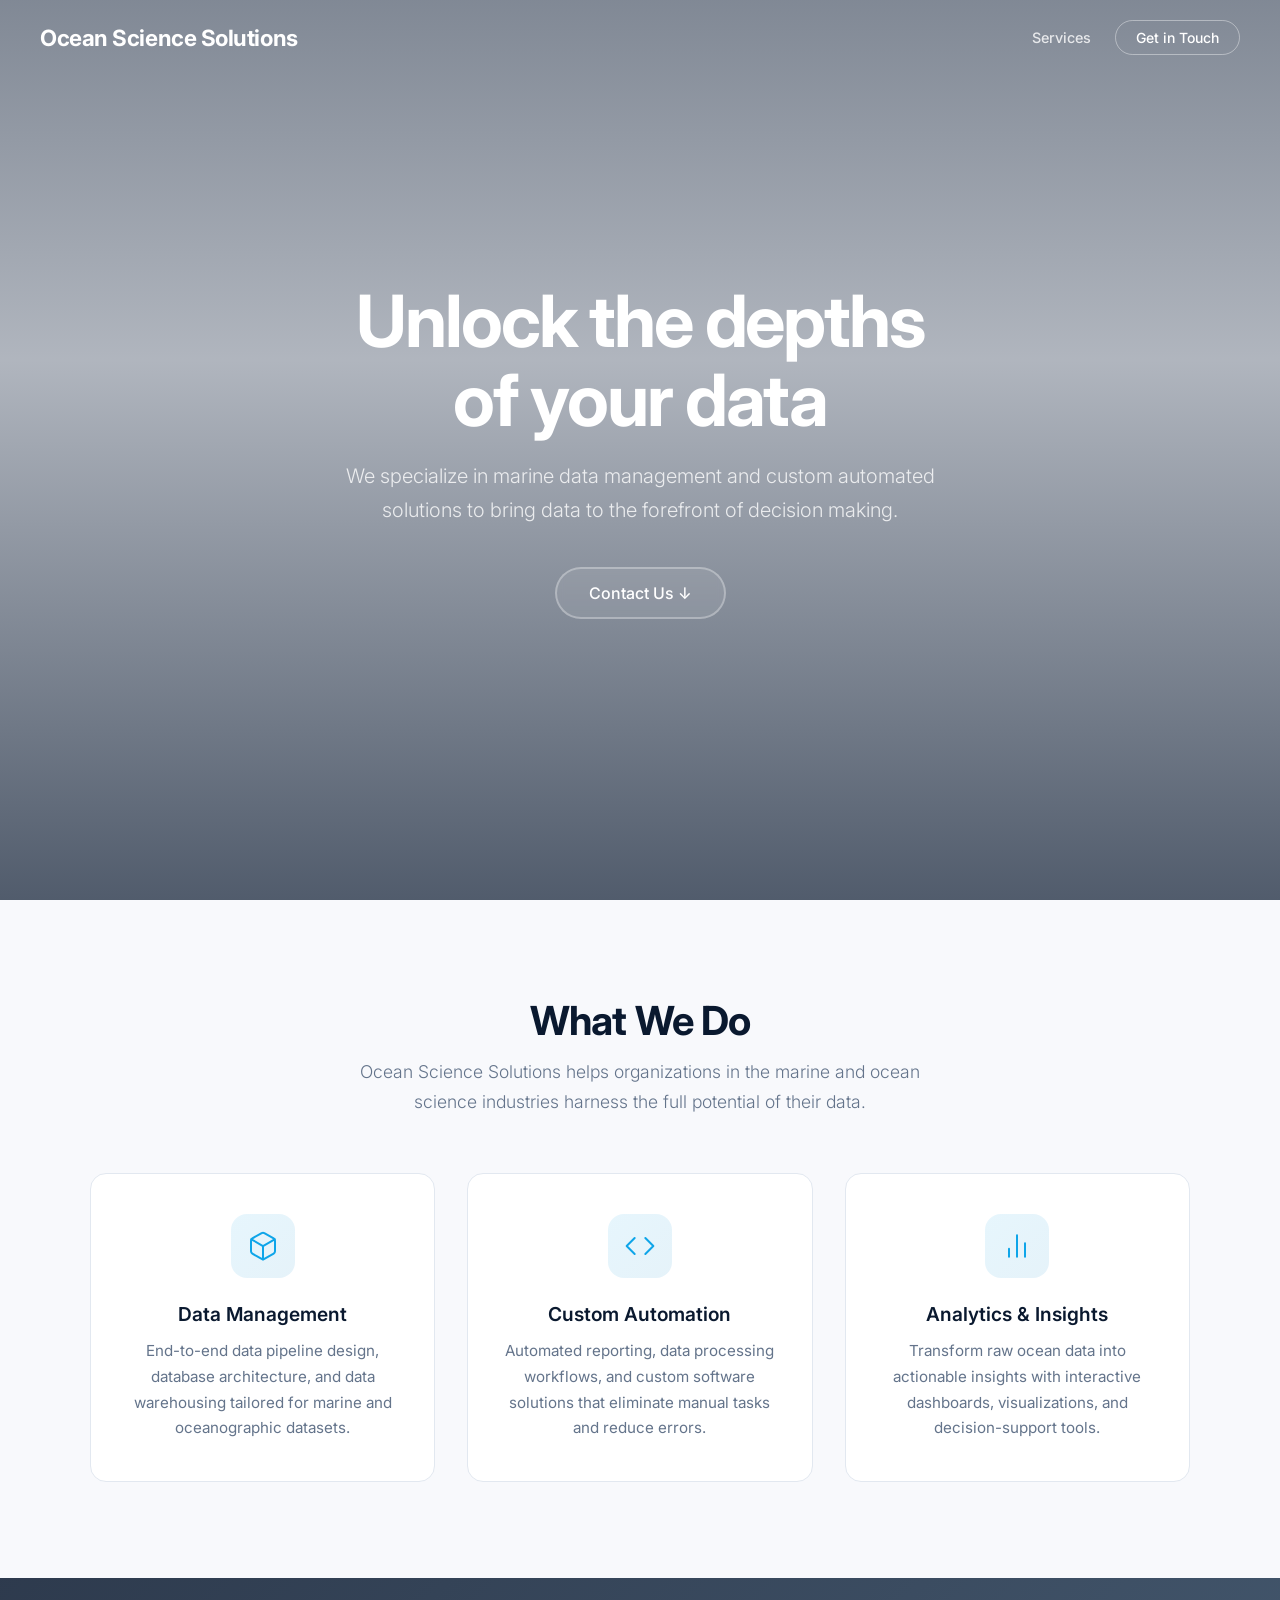
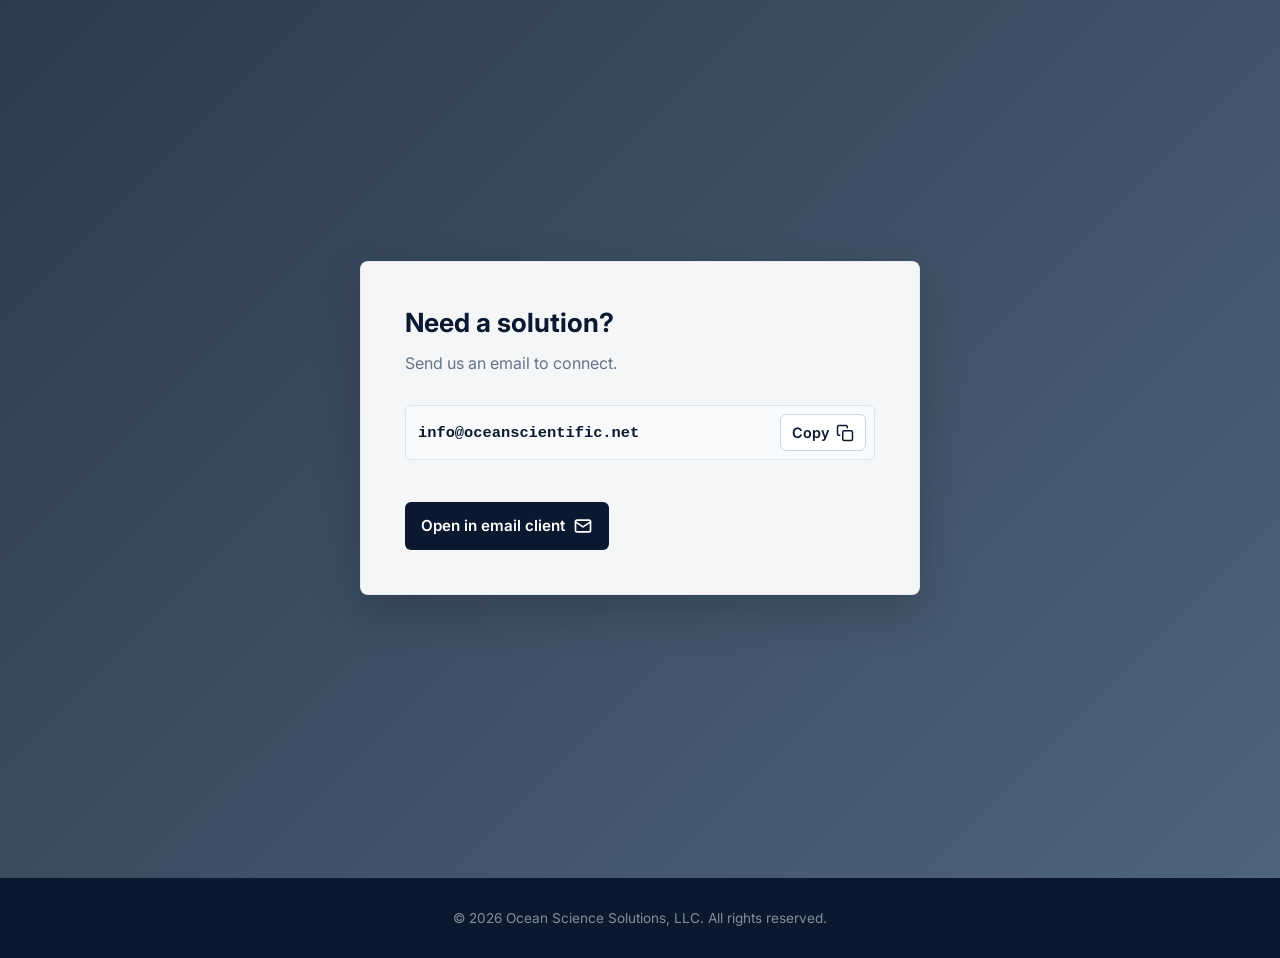
==== docs/index.html @ 0af183ae "reformat for github pages" ====
<!DOCTYPE html>
<html lang="en">
<head>
    <meta charset="UTF-8">
    <meta name="viewport" content="width=device-width, initial-scale=1.0">
    <title>Ocean Science Solutions | Marine Data Management & Automated Solutions</title>
    <meta name="description" content="Ocean Science Solutions specializes in marine data management and custom automated solutions for the ocean science industry. Contact us to unlock the power of your data.">
    <meta name="keywords" content="ocean science, marine data management, automated data solutions, oceanographic data, fisheries data, marine technology, ocean analytics">
    <meta name="author" content="Ocean Science Solutions, LLC">
    <link rel="canonical" href="https://oceanscientific.net/">

    <!-- Open Graph / Facebook -->
    <meta property="og:type" content="website">
    <meta property="og:url" content="https://oceanscientific.net/">
    <meta property="og:title" content="Ocean Science Solutions | Marine Data Management & Automated Solutions">
    <meta property="og:description" content="We specialize in data management and custom automated solutions to bring data to the forefront of decision making in ocean science.">
    <meta property="og:image" content="https://oceanscientific.net/assets/images/trawler_compressed.jpg">
    <meta property="og:site_name" content="Ocean Science Solutions">

    <!-- Twitter Card -->
    <meta name="twitter:card" content="summary_large_image">
    <meta name="twitter:title" content="Ocean Science Solutions | Marine Data Management & Automated Solutions">
    <meta name="twitter:description" content="We specialize in data management and custom automated solutions to bring data to the forefront of decision making in ocean science.">
    <meta name="twitter:image" content="https://oceanscientific.net/assets/images/trawler_compressed.jpg">

    <link rel="stylesheet" href="assets/css/style.css">
    <link rel="icon" href="assets/src/logo.png" type="image/png">
    <link rel="preconnect" href="https://fonts.googleapis.com">
    <link rel="preconnect" href="https://fonts.gstatic.com" crossorigin>
    <link href="https://fonts.googleapis.com/css2?family=Inter:wght@300;400;500;600;700&display=swap" rel="stylesheet">

    <!-- Structured Data: Local Business -->
    <script type="application/ld+json">
    {
        "@context": "https://schema.org",
        "@type": "ProfessionalService",
        "name": "Ocean Science Solutions, LLC",
        "url": "https://oceanscientific.net",
        "description": "Ocean Science Solutions specializes in marine data management and custom automated solutions for the ocean science industry.",
        "email": "info@oceanscientific.net",
        "sameAs": [],
        "serviceType": ["Data Management", "Automated Data Solutions", "Marine Technology Consulting"],
        "areaServed": "Worldwide"
    }
    </script>
</head>
<body>
    <header>
        <nav class="top-bar" aria-label="Main navigation">
            <div class="nav-inner">
                <a href="/" class="company-name" aria-label="Ocean Science Solutions - Home">Ocean Science Solutions</a>
                <div class="nav-links">
                    <a href="#services" class="nav-link">Services</a>
                    <a href="#contact" class="nav-cta">Get in Touch</a>
                </div>
            </div>
        </nav>
    </header>

    <main>
        <section class="hero" aria-label="Introduction">
            <div class="video-container">
                <video autoplay muted loop playsinline aria-hidden="true">
                    <source src="assets/video/clip_compressed.mp4" type="video/mp4">
                    Your browser does not support HTML5 video.
                </video>
                <div class="video-overlay"></div>
            </div>

            <div class="hero-content">
                <h1 class="fade-up">Unlock the depths<br>of your data</h1>
                <p class="fade-up delay-1">We specialize in marine data management and custom automated solutions to bring data to the forefront of decision making.</p>
                <a href="#contact" class="hero-btn fade-up delay-2">Contact Us &darr;</a>
            </div>
        </section>

        <section id="services" class="services-section" aria-label="Our Services">
            <div class="services-inner">
                <h2 class="section-title fade-up">What We Do</h2>
                <p class="section-subtitle fade-up delay-1">Ocean Science Solutions helps organizations in the marine and ocean science industries harness the full potential of their data.</p>
                <div class="services-grid">
                    <div class="service-card fade-up">
                        <div class="service-icon">
                            <svg width="32" height="32" viewBox="0 0 24 24" fill="none" stroke="currentColor" stroke-width="1.5" stroke-linecap="round" stroke-linejoin="round"><path d="M21 16V8a2 2 0 0 0-1-1.73l-7-4a2 2 0 0 0-2 0l-7 4A2 2 0 0 0 3 8v8a2 2 0 0 0 1 1.73l7 4a2 2 0 0 0 2 0l7-4A2 2 0 0 0 21 16z"/><polyline points="3.27 6.96 12 12.01 20.73 6.96"/><line x1="12" y1="22.08" x2="12" y2="12"/></svg>
                        </div>
                        <h3>Data Management</h3>
                        <p>End-to-end data pipeline design, database architecture, and data warehousing tailored for marine and oceanographic datasets.</p>
                    </div>
                    <div class="service-card fade-up delay-1">
                        <div class="service-icon">
                            <svg width="32" height="32" viewBox="0 0 24 24" fill="none" stroke="currentColor" stroke-width="1.5" stroke-linecap="round" stroke-linejoin="round"><polyline points="16 18 22 12 16 6"/><polyline points="8 6 2 12 8 18"/></svg>
                        </div>
                        <h3>Custom Automation</h3>
                        <p>Automated reporting, data processing workflows, and custom software solutions that eliminate manual tasks and reduce errors.</p>
                    </div>
                    <div class="service-card fade-up delay-2">
                        <div class="service-icon">
                            <svg width="32" height="32" viewBox="0 0 24 24" fill="none" stroke="currentColor" stroke-width="1.5" stroke-linecap="round" stroke-linejoin="round"><line x1="18" y1="20" x2="18" y2="10"/><line x1="12" y1="20" x2="12" y2="4"/><line x1="6" y1="20" x2="6" y2="14"/></svg>
                        </div>
                        <h3>Analytics &amp; Insights</h3>
                        <p>Transform raw ocean data into actionable insights with interactive dashboards, visualizations, and decision-support tools.</p>
                    </div>
                </div>
            </div>
        </section>

        <section id="contact" class="parallax" aria-label="Contact Us">
        <div class="parallax-overlay"></div>
        <div class="email-box">
            <h2>Need a solution?</h2>
            <p class="form-subtitle">Send us an email to connect.</p>
            <div class="email-actions">
                <div class="email-copy-row">
                    <span id="contact-email" class="email-address" tabindex="0">info@oceanscientific.net</span>
                    <button class="copy-email" type="button" data-copy-email="info@oceanscientific.net" aria-label="Copy email address">
                        <span>Copy</span>
                        <svg width="18" height="18" viewBox="0 0 24 24" fill="none" stroke="currentColor" stroke-width="2" stroke-linecap="round" stroke-linejoin="round" aria-hidden="true"><rect x="9" y="9" width="13" height="13" rx="2"/><path d="M5 15H4a2 2 0 0 1-2-2V4a2 2 0 0 1 2-2h9a2 2 0 0 1 2 2v1"/></svg>
                    </button>
                </div>
                <p class="copy-status" id="copy-status" aria-live="polite"></p>
                <a class="email-cta" href="mailto:info@oceanscientific.net">
                    <span>Open in email client</span>
                    <svg width="20" height="20" viewBox="0 0 24 24" fill="none" stroke="currentColor" stroke-width="2" stroke-linecap="round" stroke-linejoin="round" aria-hidden="true"><rect x="3" y="5" width="18" height="14" rx="2"/><polyline points="3 7 12 13 21 7"/></svg>
                </a>
            </div>
        </div>
    </section>
    </main>

    <footer class="site-footer">
        <p>&copy; 2026 Ocean Science Solutions, LLC. All rights reserved.</p>
    </footer>

    <script>
        // Navbar background on scroll
        const nav = document.querySelector('.top-bar');
        window.addEventListener('scroll', () => {
            nav.classList.toggle('scrolled', window.scrollY > 50);
        });

        // Fade-up animation on scroll
        const observer = new IntersectionObserver((entries) => {
            entries.forEach(entry => {
                if (entry.isIntersecting) {
                    entry.target.classList.add('visible');
                }
            });
        }, { threshold: 0.1 });

        document.querySelectorAll('.fade-up').forEach(el => observer.observe(el));

        const copyEmailButton = document.querySelector('[data-copy-email]');
        const copyStatus = document.getElementById('copy-status');
        const emailText = document.getElementById('contact-email');

        if (copyEmailButton && copyStatus && emailText) {
            copyEmailButton.addEventListener('click', async () => {
                const email = copyEmailButton.dataset.copyEmail;

                try {
                    if (navigator.clipboard && window.isSecureContext) {
                        await navigator.clipboard.writeText(email);
                    } else {
                        const selection = window.getSelection();
                        const range = document.createRange();
                        range.selectNodeContents(emailText);
                        selection.removeAllRanges();
                        selection.addRange(range);

                        if (!document.execCommand('copy')) {
                            throw new Error('Copy command failed');
                        }

                        selection.removeAllRanges();
                    }

                    copyStatus.textContent = 'Copied to clipboard';
                    copyEmailButton.classList.add('copied');
                } catch (error) {
                    copyStatus.textContent = 'Select and copy the email address above';
                    emailText.focus();
                }

                window.setTimeout(() => {
                    copyStatus.textContent = '';
                    copyEmailButton.classList.remove('copied');
                }, 2400);
            });
        }

        // Smooth scroll for anchor links
        document.querySelectorAll('a[href^="#"]').forEach(anchor => {
            anchor.addEventListener('click', function(e) {
                e.preventDefault();
                document.querySelector(this.getAttribute('href')).scrollIntoView({ behavior: 'smooth' });
            });
        });
    </script>
</body>
</html>
---- docs/assets/css/style.css ----
/* ========== Reset & Base ========== */
*, *::before, *::after {
    margin: 0;
    padding: 0;
    box-sizing: border-box;
}

html {
    scroll-behavior: smooth;
}

body {
    font-family: 'Inter', -apple-system, BlinkMacSystemFont, 'Segoe UI', sans-serif;
    color: #1a1a2e;
    background: #f8f9fc;
    -webkit-font-smoothing: antialiased;
}

/* ========== Top Bar / Nav ========== */
.top-bar {
    position: fixed;
    top: 0;
    left: 0;
    width: 100%;
    z-index: 100;
    padding: 1.25rem 2rem;
    transition: background 0.4s ease, padding 0.3s ease, box-shadow 0.3s ease;
}

.top-bar.scrolled {
    background: rgba(10, 25, 47, 0.92);
    backdrop-filter: blur(12px);
    -webkit-backdrop-filter: blur(12px);
    padding: 0.75rem 2rem;
    box-shadow: 0 4px 30px rgba(0, 0, 0, 0.15);
}

.nav-inner {
    max-width: 1200px;
    margin: 0 auto;
    display: flex;
    justify-content: space-between;
    align-items: center;
}

.company-name {
    color: white;
    text-decoration: none;
    font-size: 1.4rem;
    font-weight: 700;
    letter-spacing: -0.02em;
}

.nav-cta {
    color: white;
    text-decoration: none;
    font-size: 0.875rem;
    font-weight: 500;
    padding: 0.5rem 1.25rem;
    border: 1.5px solid rgba(255, 255, 255, 0.4);
    border-radius: 100px;
    transition: all 0.3s ease;
}

.nav-cta:hover {
    background: white;
    color: #0a192f;
    border-color: white;
}

.nav-links {
    display: flex;
    align-items: center;
    gap: 1.5rem;
}

.nav-link {
    color: rgba(255, 255, 255, 0.8);
    text-decoration: none;
    font-size: 0.9rem;
    font-weight: 500;
    transition: color 0.3s ease;
}

.nav-link:hover {
    color: white;
}

/* ========== Hero Section ========== */
.hero {
    position: relative;
    width: 100%;
    height: 100vh;
    min-height: 600px;
    display: flex;
    align-items: center;
    justify-content: center;
    overflow: hidden;
}

.video-container {
    position: absolute;
    inset: 0;
    z-index: 0;
}

.video-container video {
    width: 100%;
    height: 100%;
    object-fit: cover;
}

.video-overlay {
    position: absolute;
    inset: 0;
    background: linear-gradient(
        180deg,
        rgba(10, 25, 47, 0.5) 0%,
        rgba(10, 25, 47, 0.3) 40%,
        rgba(10, 25, 47, 0.7) 100%
    );
}

.hero-content {
    position: relative;
    z-index: 2;
    text-align: center;
    max-width: 800px;
    padding: 0 2rem;
}

.hero-content h1 {
    font-size: clamp(2.5rem, 6vw, 4.5rem);
    font-weight: 700;
    color: white;
    line-height: 1.1;
    letter-spacing: -0.03em;
    margin-bottom: 1.25rem;
}

.hero-content p {
    font-size: clamp(1rem, 2vw, 1.25rem);
    color: rgba(255, 255, 255, 0.8);
    line-height: 1.7;
    max-width: 600px;
    margin: 0 auto 2.5rem;
    font-weight: 300;
}

.hero-btn {
    display: inline-flex;
    align-items: center;
    gap: 0.5rem;
    color: white;
    text-decoration: none;
    font-weight: 500;
    font-size: 1rem;
    padding: 0.875rem 2rem;
    border: 2px solid rgba(255, 255, 255, 0.3);
    border-radius: 100px;
    transition: all 0.3s ease;
    backdrop-filter: blur(4px);
    background: rgba(255, 255, 255, 0.08);
}

.hero-btn:hover {
    background: white;
    color: #0a192f;
    border-color: white;
    transform: translateY(-2px);
    box-shadow: 0 8px 30px rgba(0, 0, 0, 0.2);
}

/* ========== Fade-Up Animation ========== */
.fade-up {
    opacity: 0;
    transform: translateY(30px);
    transition: opacity 0.8s ease, transform 0.8s ease;
}

.fade-up.visible {
    opacity: 1;
    transform: translateY(0);
}

.fade-up.delay-1 { transition-delay: 0.15s; }
.fade-up.delay-2 { transition-delay: 0.3s; }

/* ========== Services Section ========== */
.services-section {
    padding: 6rem 2rem;
    background: #f8f9fc;
}

.services-inner {
    max-width: 1100px;
    margin: 0 auto;
    text-align: center;
}

.section-title {
    font-size: clamp(1.75rem, 4vw, 2.5rem);
    font-weight: 700;
    color: #0a192f;
    letter-spacing: -0.02em;
    margin-bottom: 0.75rem;
}

.section-subtitle {
    font-size: 1.1rem;
    color: #64748b;
    max-width: 600px;
    margin: 0 auto 3.5rem;
    line-height: 1.7;
    font-weight: 300;
}

.services-grid {
    display: grid;
    grid-template-columns: repeat(auto-fit, minmax(280px, 1fr));
    gap: 2rem;
}

.service-card {
    background: white;
    padding: 2.5rem 2rem;
    border-radius: 16px;
    text-align: center;
    border: 1px solid #e2e8f0;
    transition: transform 0.3s ease, box-shadow 0.3s ease;
}

.service-card:hover {
    transform: translateY(-4px);
    box-shadow: 0 12px 40px rgba(0, 0, 0, 0.08);
}

.service-icon {
    display: inline-flex;
    align-items: center;
    justify-content: center;
    width: 64px;
    height: 64px;
    background: linear-gradient(135deg, rgba(14, 165, 233, 0.1), rgba(2, 132, 199, 0.1));
    border-radius: 16px;
    margin-bottom: 1.5rem;
    color: #0ea5e9;
}

.service-card h3 {
    font-size: 1.2rem;
    font-weight: 600;
    color: #0a192f;
    margin-bottom: 0.75rem;
}

.service-card p {
    font-size: 0.95rem;
    color: #64748b;
    line-height: 1.7;
}

/* ========== Parallax / Contact Section ========== */
.parallax {
    position: relative;
    min-height: 100vh;
    display: flex;
    align-items: center;
    justify-content: center;
    padding: 6rem 2rem;
    background-image: url('../images/trawler_compressed.jpg');
    background-attachment: fixed;
    background-size: cover;
    background-position: center;
}

.parallax-overlay {
    position: absolute;
    inset: 0;
    background: linear-gradient(
        135deg,
        rgba(10, 25, 47, 0.85) 0%,
        rgba(20, 50, 80, 0.75) 100%
    );
}

/* ========== Contact ========== */
.email-box {
    position: relative;
    z-index: 3;
    width: 100%;
    max-width: 560px;
    padding: 2.75rem;
    background: rgba(255, 255, 255, 0.95);
    border: 1px solid rgba(226, 232, 240, 0.85);
    border-radius: 8px;
    box-shadow: 0 18px 45px rgba(0, 0, 0, 0.18);
}

.email-box h2 {
    font-size: 1.65rem;
    font-weight: 700;
    margin-bottom: 0.75rem;
    color: #0a192f;
}

.form-subtitle {
    color: #64748b;
    font-size: 1rem;
    margin-bottom: 1.75rem;
    line-height: 1.65;
}

.email-actions {
    display: grid;
    gap: 0.75rem;
}

.email-copy-row {
    display: flex;
    align-items: center;
    gap: 0.6rem;
    width: 100%;
    padding: 0.5rem;
    background: #f8fafc;
    border: 1px solid #dbe4ee;
    border-radius: 6px;
}

.email-address {
    flex: 1;
    min-width: 0;
    padding: 0 0.25rem;
    color: #0a192f;
    font-family: ui-monospace, SFMono-Regular, Menlo, Monaco, Consolas, monospace;
    font-size: 0.96rem;
    font-weight: 600;
    overflow-wrap: anywhere;
    user-select: all;
}

.email-address:focus {
    outline: 2px solid rgba(14, 165, 233, 0.35);
    outline-offset: 3px;
}

.copy-email {
    display: inline-flex;
    align-items: center;
    justify-content: center;
    gap: 0.4rem;
    flex: 0 0 auto;
    padding: 0.55rem 0.7rem;
    background: white;
    color: #0a192f;
    border: 1px solid #cbd5e1;
    border-radius: 6px;
    cursor: pointer;
    font-size: 0.9rem;
    font-weight: 600;
    font-family: inherit;
    transition: background 0.2s ease, border-color 0.2s ease, color 0.2s ease;
}

.copy-email:hover,
.copy-email:focus-visible,
.copy-email.copied {
    background: #e0f2fe;
    border-color: #0ea5e9;
    color: #0369a1;
    outline: none;
}

.copy-status {
    min-height: 1.1rem;
    color: #0369a1;
    font-size: 0.85rem;
    line-height: 1.1;
}

.email-cta {
    display: inline-flex;
    align-items: center;
    justify-content: center;
    gap: 0.5rem;
    width: fit-content;
    max-width: 100%;
    padding: 0.875rem 1rem;
    background: #0a192f;
    color: white;
    border-radius: 6px;
    font-size: 0.95rem;
    font-weight: 600;
    font-family: inherit;
    text-decoration: none;
    transition: background 0.2s ease, transform 0.2s ease;
    overflow-wrap: anywhere;
}

.email-cta:hover,
.email-cta:focus-visible {
    background: #12345a;
    transform: translateY(-1px);
    outline: none;
}

.email-cta:active {
    transform: translateY(0);
}

/* ========== Footer ========== */
.site-footer {
    text-align: center;
    padding: 2rem;
    background: #0a192f;
    color: rgba(255, 255, 255, 0.5);
    font-size: 0.85rem;
}

/* ========== Responsive ========== */
@media (max-width: 768px) {
    .company-name {
        font-size: 1.1rem;
    }

    .hero-content h1 {
        font-size: 2.25rem;
    }

    .hero-content p {
        font-size: 1rem;
    }

    .email-box {
        padding: 2rem 1.5rem;
        border-radius: 16px;
    }

    .parallax {
        background-attachment: scroll;
        padding: 4rem 1rem;
    }

    .nav-cta {
        padding: 0.4rem 1rem;
        font-size: 0.8rem;
    }

    .nav-link {
        font-size: 0.8rem;
    }

    .nav-links {
        gap: 1rem;
    }

    .services-section {
        padding: 4rem 1.5rem;
    }

    .services-grid {
        grid-template-columns: 1fr;
        gap: 1.5rem;
    }
}

@media (max-width: 480px) {
    .top-bar {
        padding: 1rem;
    }

    .hero-content h1 {
        font-size: 1.85rem;
    }

    .email-box {
        padding: 1.75rem 1.25rem;
    }

    .email-copy-row {
        align-items: stretch;
        flex-direction: column;
    }

    .copy-email {
        width: 100%;
    }
}
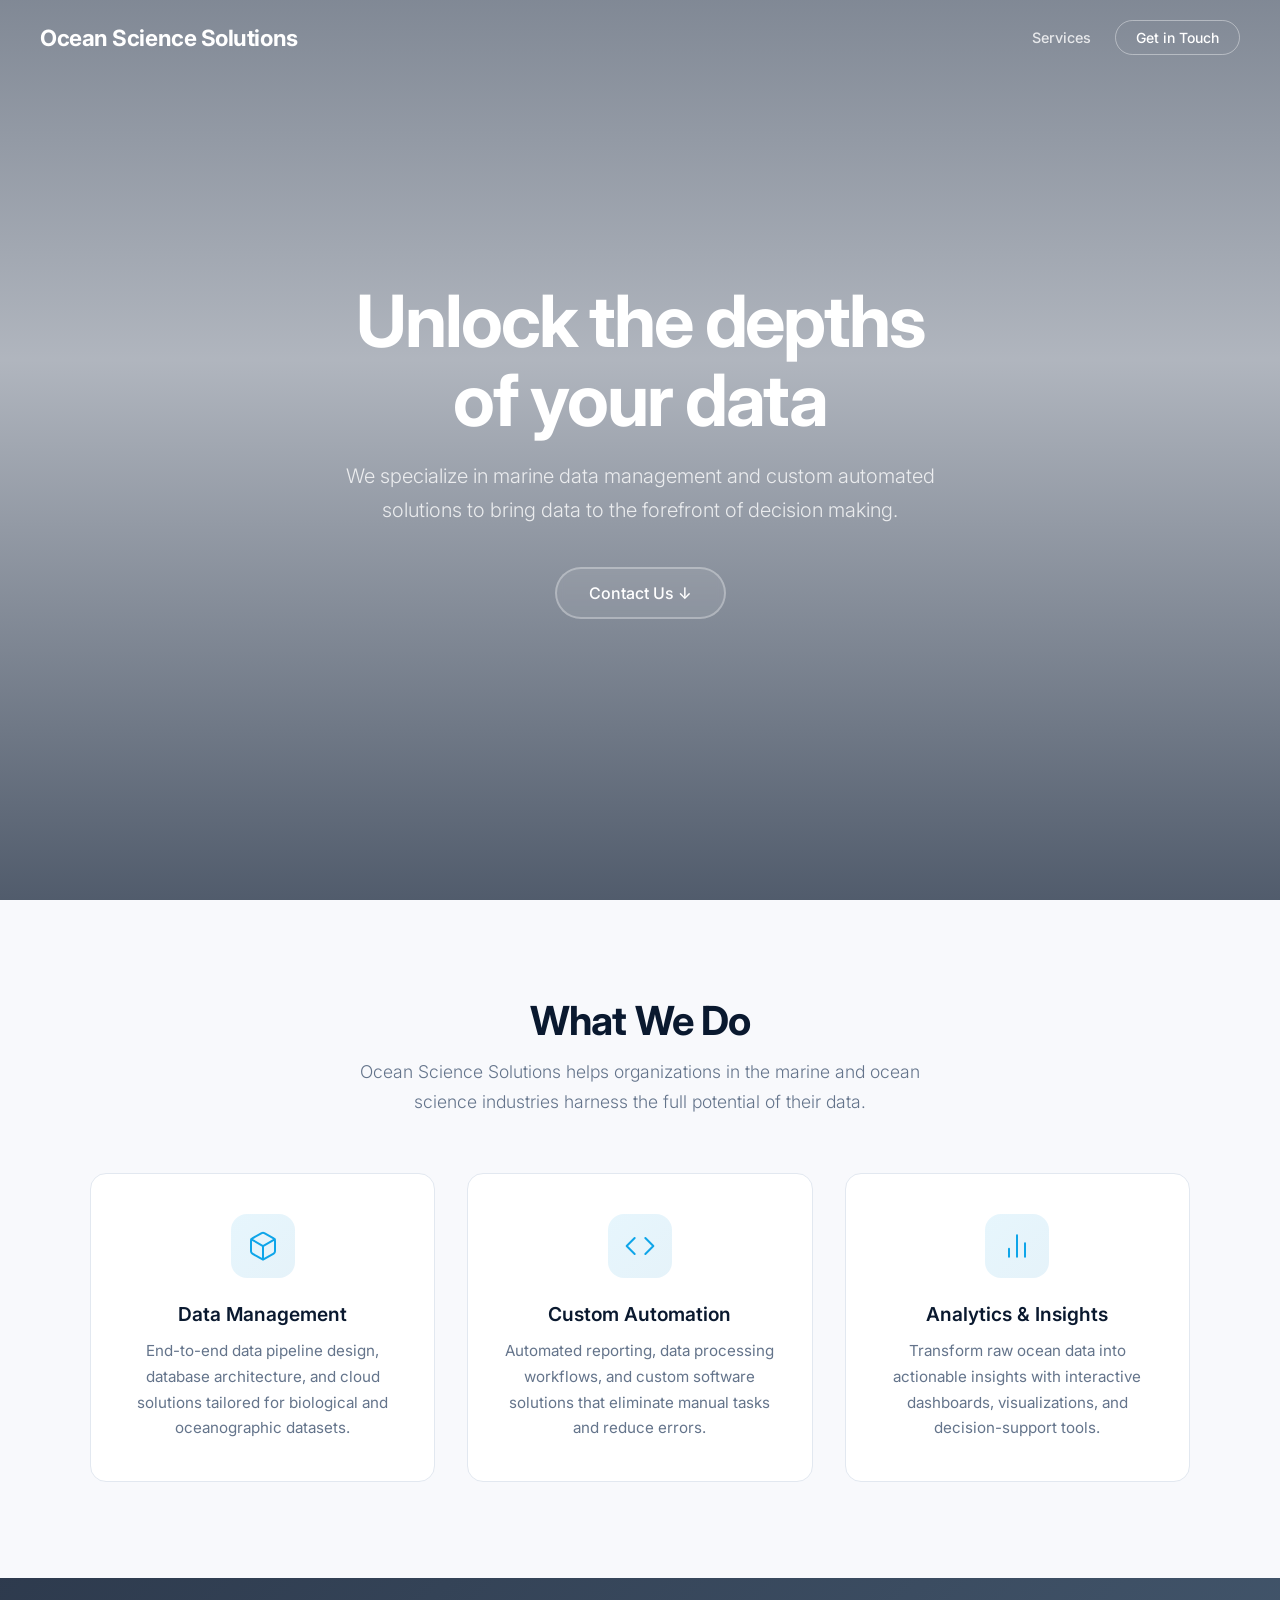
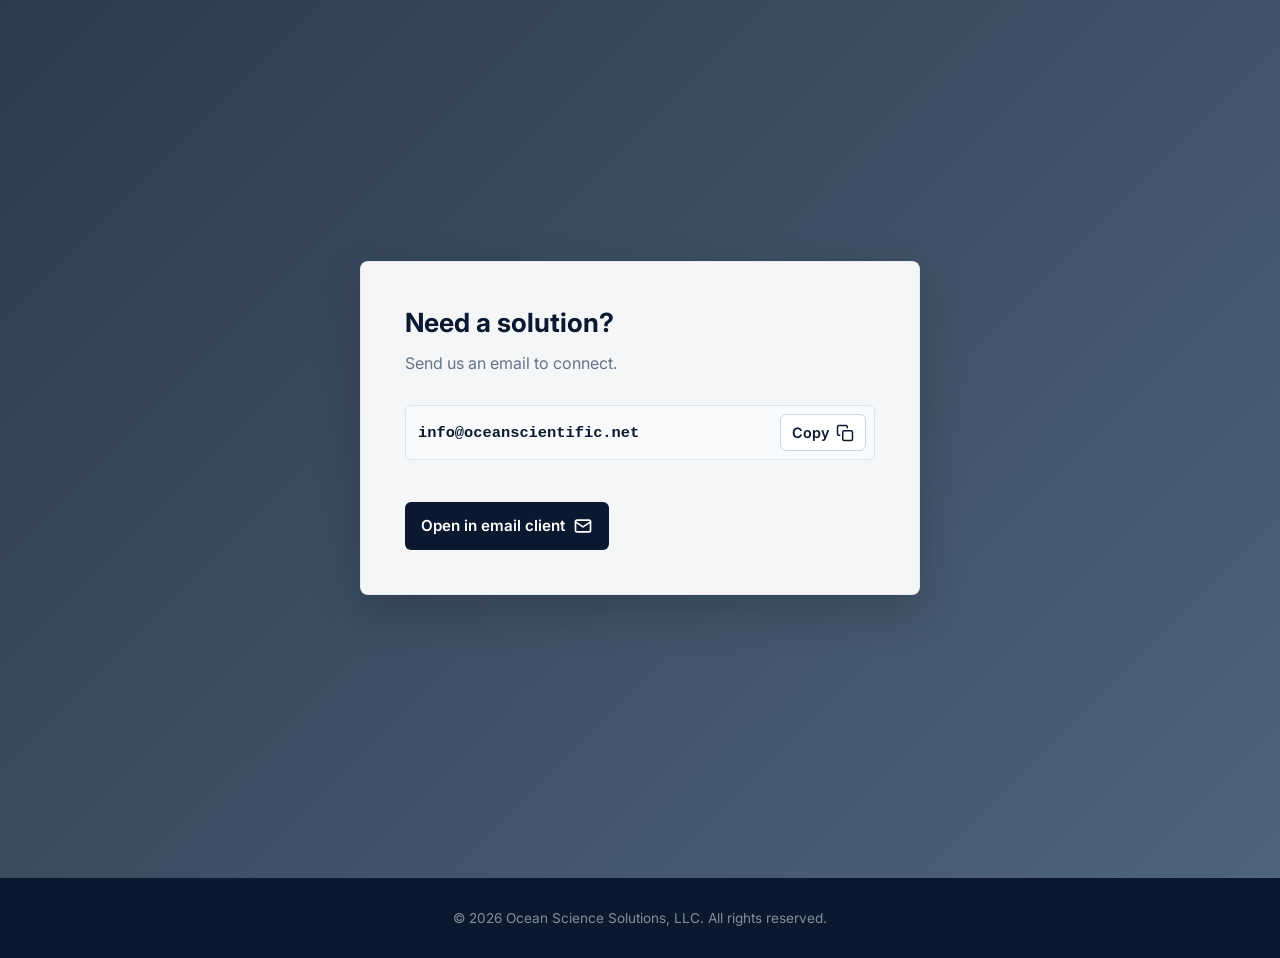
==== commit 4782cb10: "add LD + JSON" ====
--- a/docs/index.html
+++ b/docs/index.html
@@ -29,18 +29,62 @@
     <link rel="preconnect" href="https://fonts.gstatic.com" crossorigin>
     <link href="https://fonts.googleapis.com/css2?family=Inter:wght@300;400;500;600;700&display=swap" rel="stylesheet">
 
-    <!-- Structured Data: Local Business -->
+    <!-- Structured Data: Business, Founder, and Affiliated Organization -->
     <script type="application/ld+json">
     {
-        "@context": "https://schema.org",
+    "@context": "https://schema.org",
+    "@graph": [
+        {
         "@type": "ProfessionalService",
+        "@id": "https://oceanscientific.net/#business",
         "name": "Ocean Science Solutions, LLC",
-        "url": "https://oceanscientific.net",
+        "url": "https://oceanscientific.net/",
         "description": "Ocean Science Solutions specializes in marine data management and custom automated solutions for the ocean science industry.",
         "email": "info@oceanscientific.net",
-        "sameAs": [],
-        "serviceType": ["Data Management", "Automated Data Solutions", "Marine Technology Consulting"],
+        "founder": {
+            "@id": "https://oceanscientific.net/#person"
+        },
+        "owner": {
+            "@id": "https://oceanscientific.net/#person"
+        },
+        "serviceType": [
+            "Data Management",
+            "Automated Data Solutions",
+            "Marine Technology Consulting"
+        ],
         "areaServed": "Worldwide"
+        },
+        {
+        "@type": "Organization",
+        "@id": "https://www.cfrfoundation.org/#organization",
+        "name": "Commercial Fisheries Research Foundation",
+        "url": "https://www.cfrfoundation.org/"
+        },
+        {
+        "@type": "Person",
+        "@id": "https://oceanscientific.net/#person",
+        "name": "Linus Stoltz",
+        "url": "https://oceanscientific.net/",
+        "jobTitle": [
+            "Founder",
+            "Data Manager"
+        ],
+        "worksFor": {
+            "@id": "https://www.cfrfoundation.org/#organization"
+        },
+        "founderOf": {
+            "@id": "https://oceanscientific.net/#business"
+        },
+        "owns": {
+            "@id": "https://oceanscientific.net/#business"
+        },
+        "sameAs": [
+            "https://www.linkedin.com/in/linus-stoltz",
+            "https://github.com/lstoltz", 
+            "https://scholar.google.com/citations?user=ASNhLxIAAAAJ&hl=en"
+        ]
+        }
+    ]
     }
     </script>
 </head>
@@ -84,7 +128,7 @@
                             <svg width="32" height="32" viewBox="0 0 24 24" fill="none" stroke="currentColor" stroke-width="1.5" stroke-linecap="round" stroke-linejoin="round"><path d="M21 16V8a2 2 0 0 0-1-1.73l-7-4a2 2 0 0 0-2 0l-7 4A2 2 0 0 0 3 8v8a2 2 0 0 0 1 1.73l7 4a2 2 0 0 0 2 0l7-4A2 2 0 0 0 21 16z"/><polyline points="3.27 6.96 12 12.01 20.73 6.96"/><line x1="12" y1="22.08" x2="12" y2="12"/></svg>
                         </div>
                         <h3>Data Management</h3>
-                        <p>End-to-end data pipeline design, database architecture, and data warehousing tailored for marine and oceanographic datasets.</p>
+                        <p>End-to-end data pipeline design, database architecture, and cloud solutions tailored for biological and oceanographic datasets.</p>
                     </div>
                     <div class="service-card fade-up delay-1">
                         <div class="service-icon">
